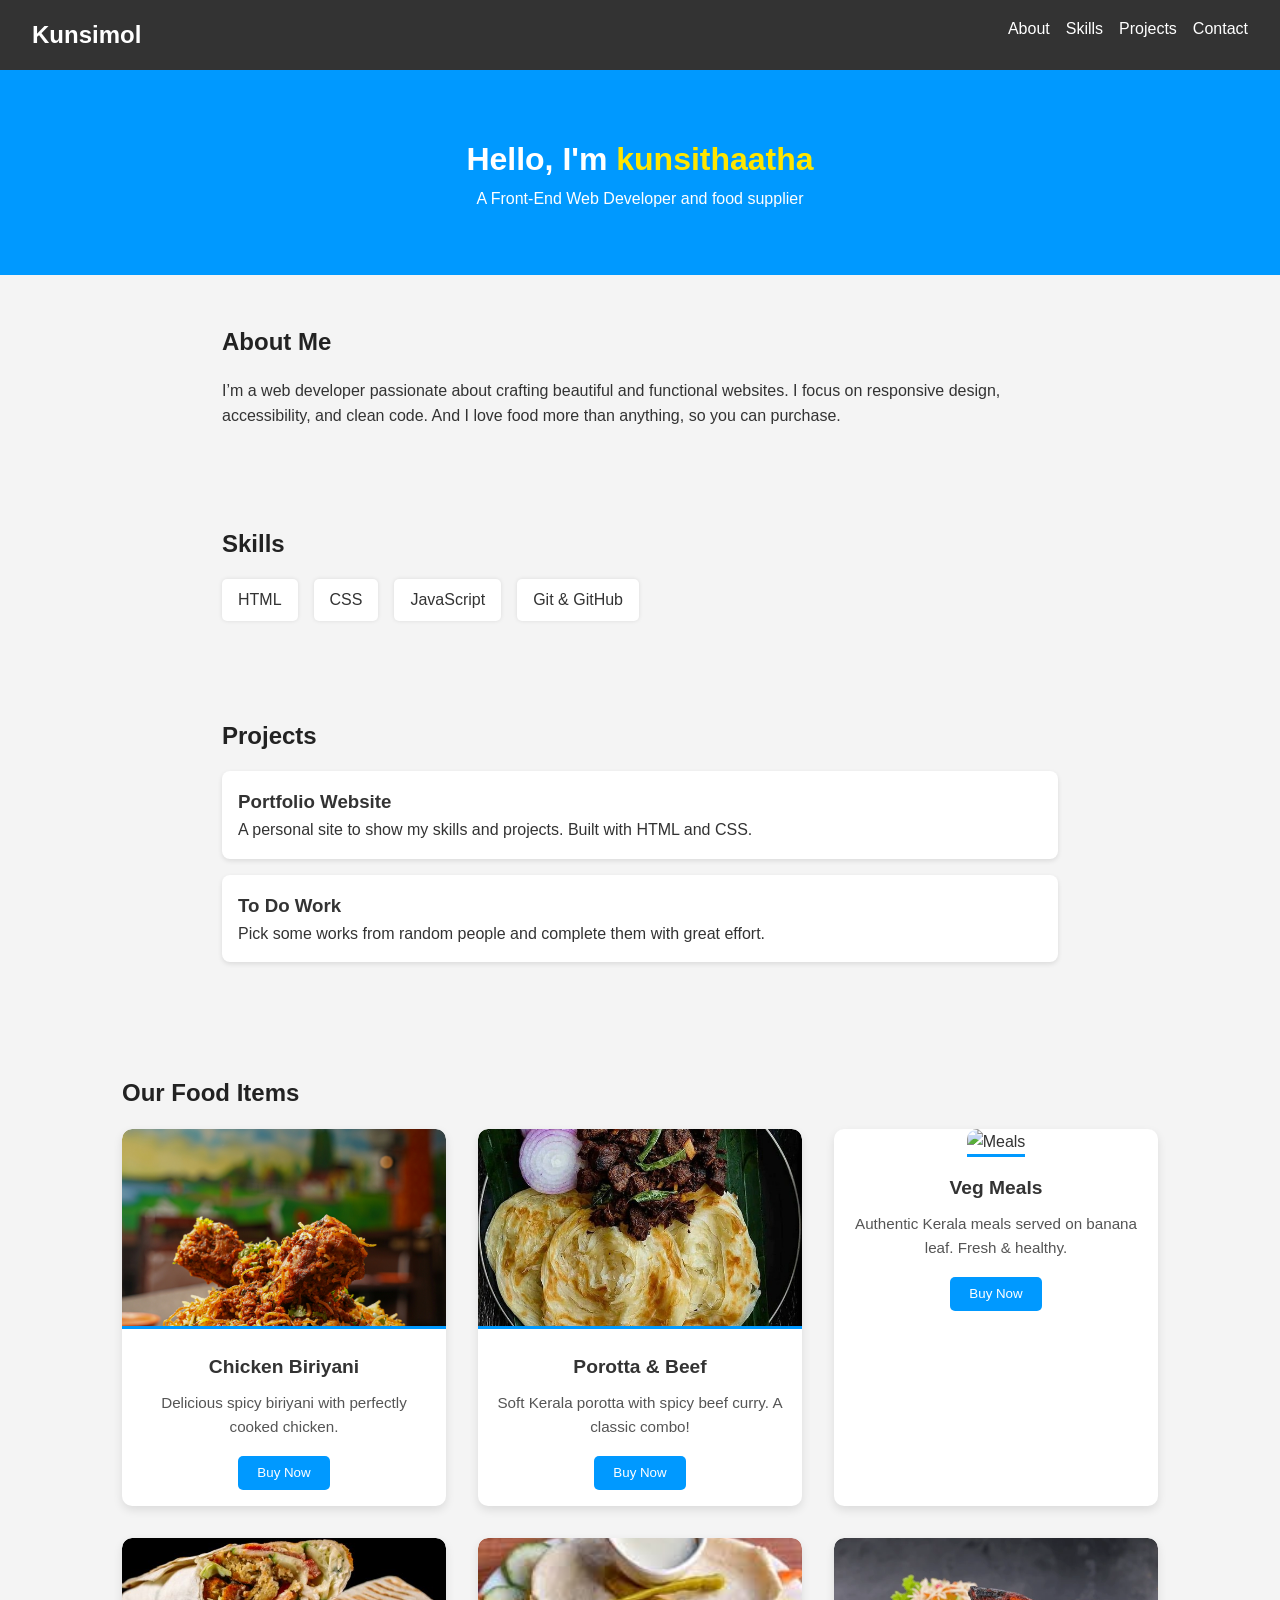
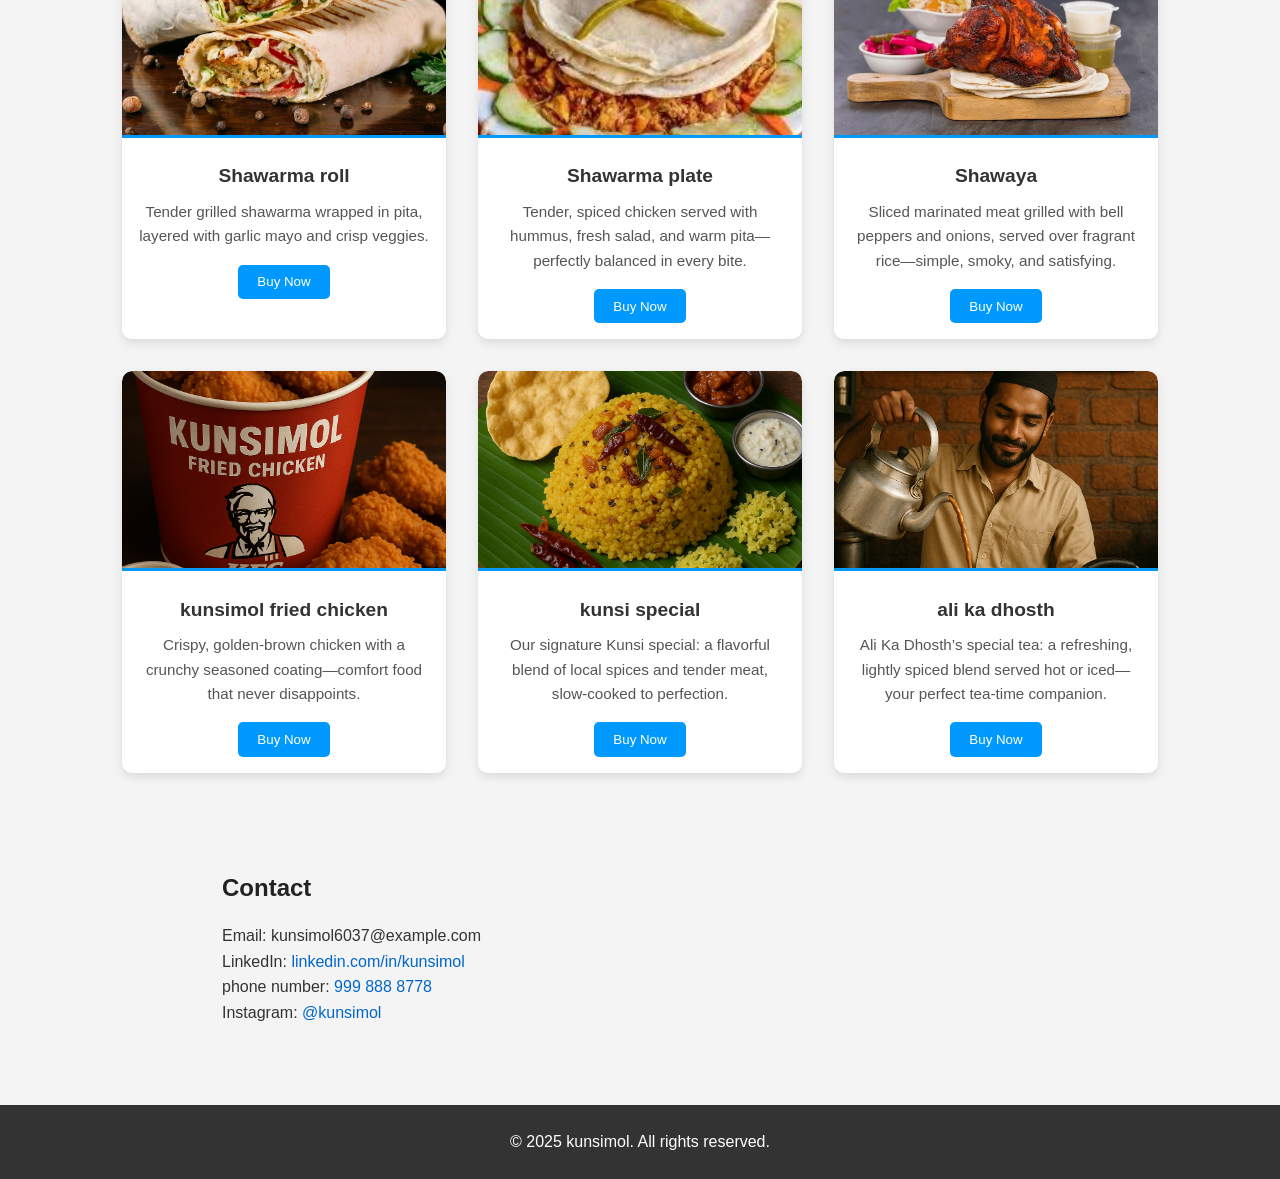
==== nana.html @ c4bda5c6 "Initial commit - foodie khana website" ====
<!DOCTYPE html>
<html lang="en">
<head>
  <meta charset="UTF-8" />
  <meta name="viewport" content="width=device-width, initial-scale=1.0"/>
  <title>My Portfolio</title>
  <link rel="stylesheet" href="nana.css" />
</head>
<body>

  <nav>
    <div class="logo">Kunsimol</div>
    <ul class="nav-links">
      <li><a href="#about">About</a></li>
      <li><a href="#skills">Skills</a></li>
      <li><a href="#projects">Projects</a></li>
      <li><a href="#contact">Contact</a></li>
    </ul>
  </nav>

  <header class="hero">
    <h1>Hello, I'm <span>kunsithaatha</span></h1>
    <p>A Front-End Web Developer and food supplier</p>
  </header>

  <section id="about">
    <h2>About Me</h2>
    <p>
      I’m a web developer passionate about crafting beautiful and functional websites.
      I focus on responsive design, accessibility, and clean code. And I love food more than anything, so you can purchase.
    </p>
  </section>

  <section id="skills">
    <h2>Skills</h2>
    <ul class="skills-list">
      <li>HTML</li>
      <li>CSS</li>
      <li>JavaScript</li>
      <li>Git & GitHub</li>
    </ul>
  </section>

  <section id="projects">
    <h2>Projects</h2>
    <div class="project-card">
      <h3>Portfolio Website</h3>
      <p>A personal site to show my skills and projects. Built with HTML and CSS.</p>
    </div>
    <div class="project-card">
      <h3>To Do Work</h3>
      <p>Pick some works from random people and complete them with great effort.</p>
    </div>
  </section>

  <!-- NEW FOOD SECTION -->
  <section id="food">
    <h2>Our Food Items</h2>
    <div class="food-grid">
      <div class="food-item">
        <img src="img/1.jpg" alt="Biriyani">
        <h3>Chicken Biriyani</h3>
        <p>Delicious spicy biriyani with perfectly cooked chicken.</p>
        <button>Buy Now</button>
      </div>
      <div class="food-item">
        <img src="img/2.jpg" alt="Porotta">
        <h3>Porotta & Beef</h3>
        <p>Soft Kerala porotta with spicy beef curry. A classic combo!</p>
        <button>Buy Now</button>
      </div>
      <div class="food-item">
        <img src="img/3.jpg" alt="Meals">
        <h3>Veg Meals</h3>
        <p>Authentic Kerala meals served on banana leaf. Fresh & healthy.</p>
        <button>Buy Now</button>
      </div>
      <div class="food-item">
        <img src="img/shawarma roll.jpg" alt="shawarma roll">
        <h3>Shawarma roll</h3>
        <p>Tender grilled shawarma wrapped in pita, layered with garlic mayo and crisp veggies.</p>
        <button>Buy Now</button>
      </div>
      <div class="food-item">
        <img src="img/shawarma plate.jpg" alt="shawarma plate">
        <h3>Shawarma plate</h3>
        <p>Tender, spiced chicken served with hummus, fresh salad, and warm pita—perfectly balanced in every bite.</p>
        <button>Buy Now</button>
      </div>
      <div class="food-item">
        <img src="img/shawai.webp" alt="shawaya">
        <h3>Shawaya</h3>
        <p>Sliced marinated meat grilled with bell peppers and onions, served over fragrant rice—simple, smoky, and satisfying.</p>
        <button>Buy Now</button>
      </div>
      <div class="food-item">
        <img src="img/kunsimol fried chicken.png" alt="kunsimol fried chicken">
        <h3>kunsimol fried chicken</h3>
        <p>Crispy, golden-brown chicken with a crunchy seasoned coating—comfort food that never disappoints.</p>
        <button>Buy Now</button>
      </div>
      <div class="food-item">
        <img src="img/kunsi special.png" alt="kunsi special">
        <h3>kunsi special</h3>
        <p>Our signature Kunsi special: a flavorful blend of local spices and tender meat, slow-cooked to perfection.</p>
        <button>Buy Now</button>
      </div>
      <div class="food-item">
        <img src="img/ali ka dhosth.png" alt="ali ka dhosth">
        <h3>ali ka dhosth</h3>
        <p>Ali Ka Dhosth’s special tea: a refreshing, lightly spiced blend served hot or iced—your perfect tea-time companion.</p>
        <button>Buy Now</button>
      </div>
    </div>
  </section>

    <section id="contact">
        <h2>Contact</h2>
       <p>Email: kunsimol6037@example.com</p>
       <p>LinkedIn: <a href="#">linkedin.com/in/kunsimol</a></p>
       <p>phone number: <a href="#"> 999 888 8778</a></p>
       <p>Instagram: <a href="https://instagram.com/kunsimol" target="_blank">@kunsimol</a></p>
    </section>


  <footer>
    <p>&copy; 2025 kunsimol. All rights reserved.</p>
  </footer>

</body>
</html>
---- nana.css ----
* {
  margin: 0;
  padding: 0;
  box-sizing: border-box;
}

body {
  font-family: 'Segoe UI', sans-serif;
  line-height: 1.6;
  color: #333;
  background: #f4f4f4;
}

nav {
  background: #333;
  color: #fff;
  display: flex;
  justify-content: space-between;
  padding: 1rem 2rem;
  position: sticky;
  top: 0;
}

nav .logo {
  font-size: 1.5rem;
  font-weight: bold;
}

nav .nav-links {
  list-style: none;
  display: flex;
  gap: 1rem;
}

nav .nav-links li a {
  color: #fff;
  text-decoration: none;
  font-weight: 500;
}

.hero {
  text-align: center;
  padding: 4rem 2rem;
  background: #0099ff;
  color: white;
}

.hero span {
  color: #ffe600;
}

section {
  padding: 3rem 2rem;
  max-width: 900px;
  margin: auto;
}

section h2 {
  margin-bottom: 1rem;
  color: #222;
}

.skills-list {
  display: flex;
  flex-wrap: wrap;
  gap: 1rem;
  list-style: none;
}

.skills-list li {
  background: #fff;
  padding: 0.5rem 1rem;
  border-radius: 5px;
  box-shadow: 0 0 4px rgba(0,0,0,0.1);
}

.project-card {
  background: white;
  padding: 1rem;
  border-radius: 8px;
  margin-bottom: 1rem;
  box-shadow: 0 2px 5px rgba(0,0,0,0.1);
}

#contact a {
  color: #0066cc;
  text-decoration: none;
  font-weight: 500;
}

#contact a:hover {
  text-decoration: underline;
  color: #004c99;
}

footer {
  text-align: center;
  padding: 1.5rem;
  background: #333;
  color: white;
  margin-top: 2rem;
}

/* 🥘 Food Section Styles */
#food {
  padding: 3rem 2rem;
  max-width: 1100px;
  margin: auto;
}

.food-grid {
  display: grid;
  grid-template-columns: repeat(auto-fit, minmax(280px, 1fr));
  gap: 2rem;
  margin-top: 1rem;
}

.food-item {
  background: #fff;
  border-radius: 10px;
  box-shadow: 0 4px 10px rgba(0,0,0,0.1);
  overflow: hidden;
  text-align: center;
  padding-bottom: 1rem;
  transition: transform 0.3s ease;
}

.food-item:hover {
  transform: translateY(-5px);
}

.food-item img {
  width: 100%;
  height: 200px;
  object-fit: cover;
  border-bottom: 3px solid #0099ff;
  border-radius: 10px 10px 0 0;
}


.food-item h3 {
  margin: 1rem 0 0.5rem;
  font-size: 1.2rem;
}

.food-item p {
  padding: 0 1rem;
  font-size: 0.95rem;
  color: #555;
}

.food-item button {
  margin-top: 1rem;
  padding: 0.6rem 1.2rem;
  background-color: #0099ff;
  color: white;
  border: none;
  border-radius: 5px;
  cursor: pointer;
  transition: background 0.3s;
}

.food-item button:hover {
  background-color: #0077cc;
}

/* 📱 Responsive */
@media (max-width: 600px) {
  .nav-links {
    flex-direction: column;
    align-items: flex-start;
  }
}
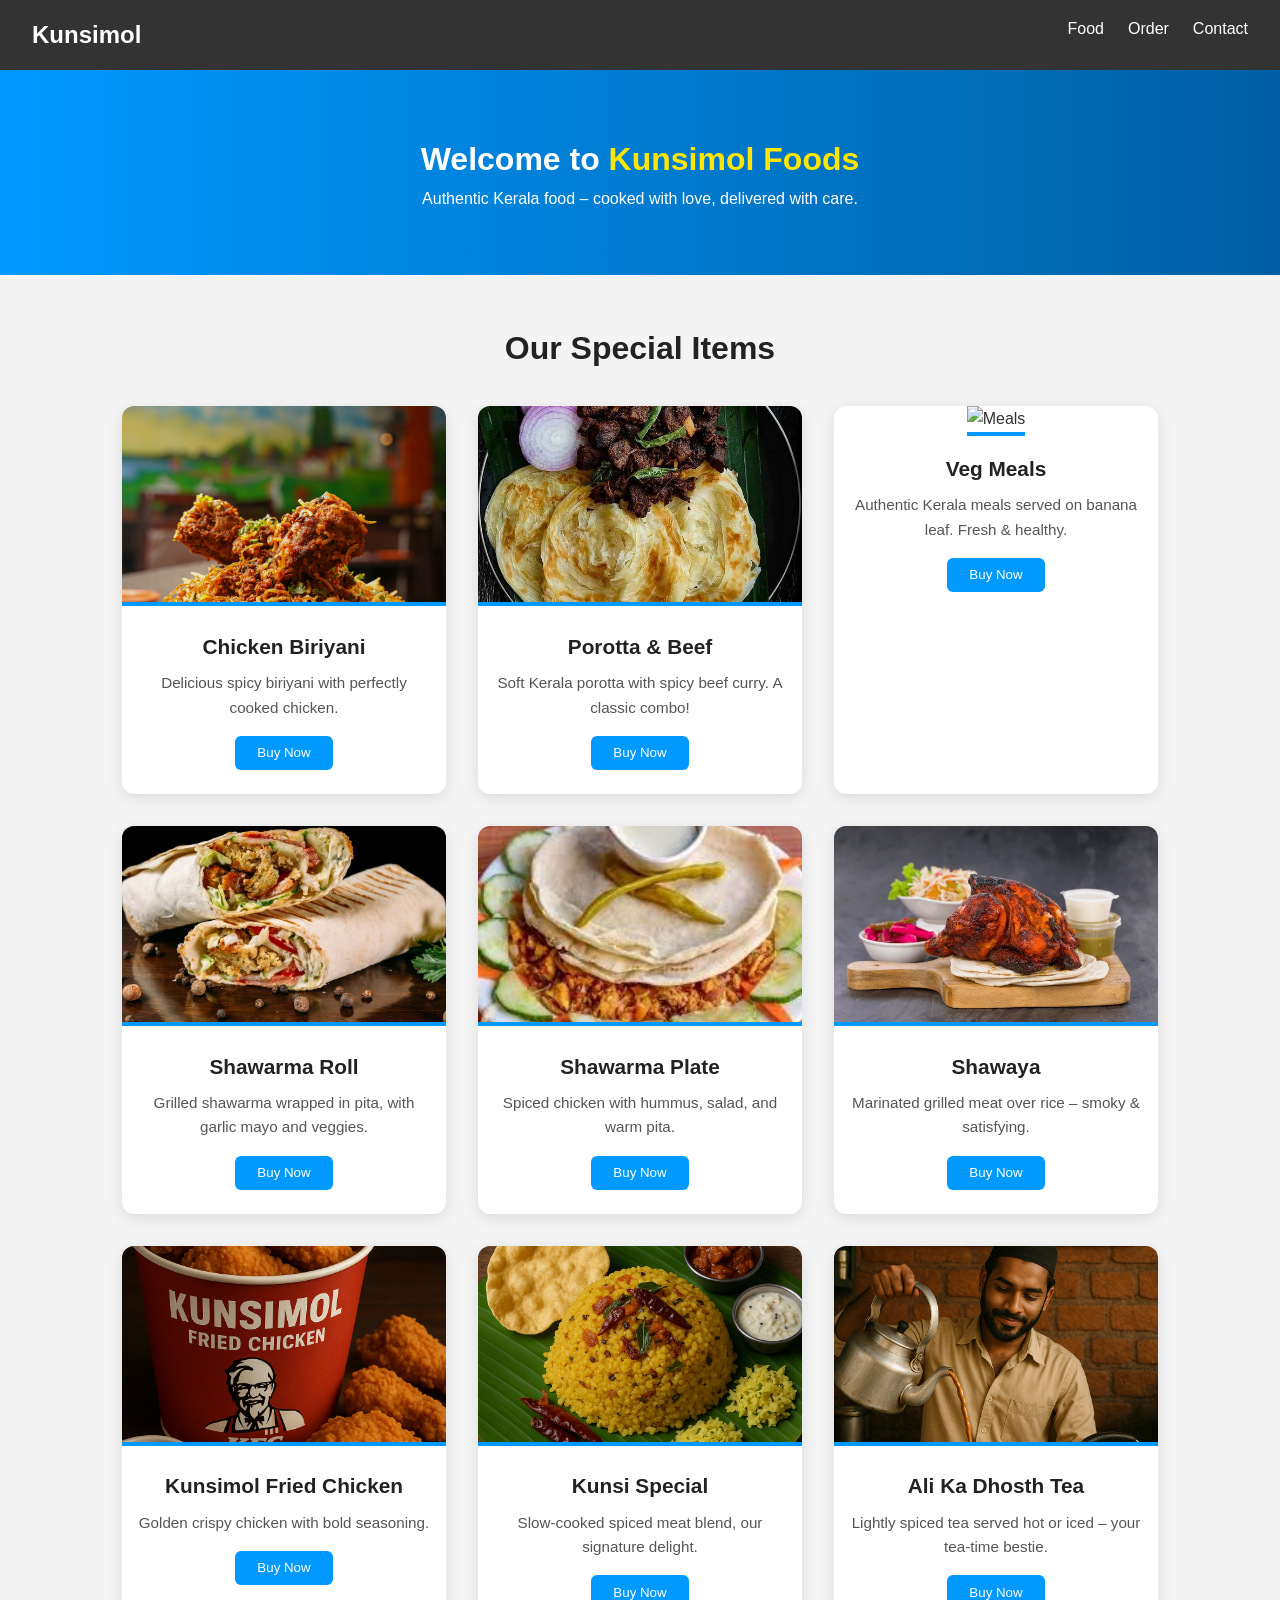
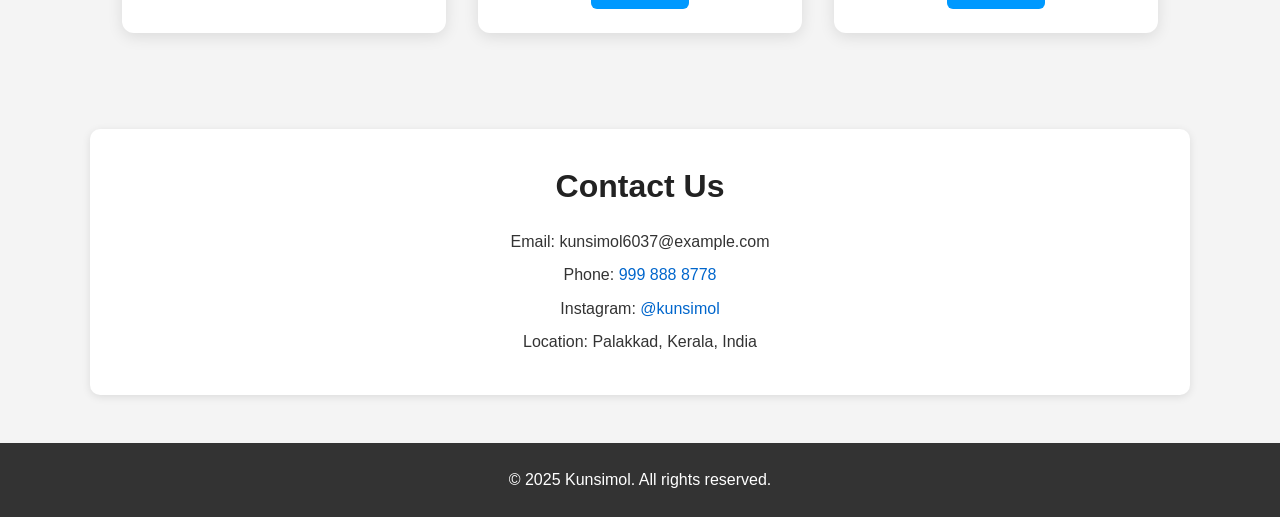
==== commit 9e41b0e6: "Replaced old project with new folder" ====
--- a/nana.html
+++ b/nana.html
@@ -3,7 +3,7 @@
 <head>
   <meta charset="UTF-8" />
   <meta name="viewport" content="width=device-width, initial-scale=1.0"/>
-  <title>My Portfolio</title>
+  <title>Kunsimol Foods</title>
   <link rel="stylesheet" href="nana.css" />
 </head>
 <body>
@@ -11,120 +11,89 @@
   <nav>
     <div class="logo">Kunsimol</div>
     <ul class="nav-links">
-      <li><a href="#about">About</a></li>
-      <li><a href="#skills">Skills</a></li>
-      <li><a href="#projects">Projects</a></li>
+      <li><a href="#food">Food</a></li>
+      <li><a href="order.html">Order</a></li>
       <li><a href="#contact">Contact</a></li>
     </ul>
   </nav>
 
   <header class="hero">
-    <h1>Hello, I'm <span>kunsithaatha</span></h1>
-    <p>A Front-End Web Developer and food supplier</p>
+    <h1>Welcome to <span>Kunsimol Foods</span></h1>
+    <p>Authentic Kerala food – cooked with love, delivered with care.</p>
   </header>
 
-  <section id="about">
-    <h2>About Me</h2>
-    <p>
-      I’m a web developer passionate about crafting beautiful and functional websites.
-      I focus on responsive design, accessibility, and clean code. And I love food more than anything, so you can purchase.
-    </p>
-  </section>
-
-  <section id="skills">
-    <h2>Skills</h2>
-    <ul class="skills-list">
-      <li>HTML</li>
-      <li>CSS</li>
-      <li>JavaScript</li>
-      <li>Git & GitHub</li>
-    </ul>
-  </section>
-
-  <section id="projects">
-    <h2>Projects</h2>
-    <div class="project-card">
-      <h3>Portfolio Website</h3>
-      <p>A personal site to show my skills and projects. Built with HTML and CSS.</p>
-    </div>
-    <div class="project-card">
-      <h3>To Do Work</h3>
-      <p>Pick some works from random people and complete them with great effort.</p>
-    </div>
-  </section>
-
-  <!-- NEW FOOD SECTION -->
+  <!-- FOOD SECTION -->
   <section id="food">
-    <h2>Our Food Items</h2>
+    <h2>Our Special Items</h2>
     <div class="food-grid">
       <div class="food-item">
         <img src="img/1.jpg" alt="Biriyani">
         <h3>Chicken Biriyani</h3>
         <p>Delicious spicy biriyani with perfectly cooked chicken.</p>
-        <button>Buy Now</button>
+        <a href="order.html"><button>Buy Now</button></a>
       </div>
       <div class="food-item">
         <img src="img/2.jpg" alt="Porotta">
         <h3>Porotta & Beef</h3>
         <p>Soft Kerala porotta with spicy beef curry. A classic combo!</p>
-        <button>Buy Now</button>
+        <a href="order.html"><button>Buy Now</button></a>
       </div>
       <div class="food-item">
         <img src="img/3.jpg" alt="Meals">
         <h3>Veg Meals</h3>
         <p>Authentic Kerala meals served on banana leaf. Fresh & healthy.</p>
-        <button>Buy Now</button>
+        <a href="order.html"><button>Buy Now</button></a>
       </div>
       <div class="food-item">
         <img src="img/shawarma roll.jpg" alt="shawarma roll">
-        <h3>Shawarma roll</h3>
-        <p>Tender grilled shawarma wrapped in pita, layered with garlic mayo and crisp veggies.</p>
-        <button>Buy Now</button>
+        <h3>Shawarma Roll</h3>
+        <p>Grilled shawarma wrapped in pita, with garlic mayo and veggies.</p>
+        <a href="order.html"><button>Buy Now</button></a>
       </div>
       <div class="food-item">
         <img src="img/shawarma plate.jpg" alt="shawarma plate">
-        <h3>Shawarma plate</h3>
-        <p>Tender, spiced chicken served with hummus, fresh salad, and warm pita—perfectly balanced in every bite.</p>
-        <button>Buy Now</button>
+        <h3>Shawarma Plate</h3>
+        <p>Spiced chicken with hummus, salad, and warm pita.</p>
+        <a href="order.html"><button>Buy Now</button></a>
       </div>
       <div class="food-item">
         <img src="img/shawai.webp" alt="shawaya">
         <h3>Shawaya</h3>
-        <p>Sliced marinated meat grilled with bell peppers and onions, served over fragrant rice—simple, smoky, and satisfying.</p>
-        <button>Buy Now</button>
+        <p>Marinated grilled meat over rice – smoky & satisfying.</p>
+        <a href="order.html"><button>Buy Now</button></a>
       </div>
       <div class="food-item">
-        <img src="img/kunsimol fried chicken.png" alt="kunsimol fried chicken">
-        <h3>kunsimol fried chicken</h3>
-        <p>Crispy, golden-brown chicken with a crunchy seasoned coating—comfort food that never disappoints.</p>
-        <button>Buy Now</button>
+        <img src="img/kunsimol fried chicken.png" alt="fried chicken">
+        <h3>Kunsimol Fried Chicken</h3>
+        <p>Golden crispy chicken with bold seasoning.</p>
+        <a href="order.html"><button>Buy Now</button></a>
       </div>
       <div class="food-item">
         <img src="img/kunsi special.png" alt="kunsi special">
-        <h3>kunsi special</h3>
-        <p>Our signature Kunsi special: a flavorful blend of local spices and tender meat, slow-cooked to perfection.</p>
-        <button>Buy Now</button>
+        <h3>Kunsi Special</h3>
+        <p>Slow-cooked spiced meat blend, our signature delight.</p>
+        <a href="order.html"><button>Buy Now</button></a>
       </div>
       <div class="food-item">
         <img src="img/ali ka dhosth.png" alt="ali ka dhosth">
-        <h3>ali ka dhosth</h3>
-        <p>Ali Ka Dhosth’s special tea: a refreshing, lightly spiced blend served hot or iced—your perfect tea-time companion.</p>
-        <button>Buy Now</button>
+        <h3>Ali Ka Dhosth Tea</h3>
+        <p>Lightly spiced tea served hot or iced – your tea-time bestie.</p>
+        <a href="order.html"><button>Buy Now</button></a>
       </div>
     </div>
   </section>
 
-    <section id="contact">
-        <h2>Contact</h2>
-       <p>Email: kunsimol6037@example.com</p>
-       <p>LinkedIn: <a href="#">linkedin.com/in/kunsimol</a></p>
-       <p>phone number: <a href="#"> 999 888 8778</a></p>
-       <p>Instagram: <a href="https://instagram.com/kunsimol" target="_blank">@kunsimol</a></p>
-    </section>
-
+  <!-- CONTACT SECTION -->
+  <section id="contact">
+    <h2>Contact Us</h2>
+    <p>Email: kunsimol6037@example.com</p>
+    <p>Phone: <a href="#">999 888 8778</a></p>
+    <p>Instagram: <a href="https://instagram.com/kunsimol" target="_blank">@kunsimol</a></p>
+    <p>Location: Palakkad, Kerala, India</p>
+  </section>
 
   <footer>
-    <p>&copy; 2025 kunsimol. All rights reserved.</p>
+    <p>&copy; 2025 Kunsimol. All rights reserved.</p>
   </footer>
 
 </body>
--- a/nana.css
+++ b/nana.css
@@ -1,3 +1,4 @@
+/* Base Reset */
 * {
   margin: 0;
   padding: 0;
@@ -7,140 +8,104 @@
 body {
   font-family: 'Segoe UI', sans-serif;
   line-height: 1.6;
+  background: #f4f4f4;
   color: #333;
-  background: #f4f4f4;
 }
 
+/* Navigation */
 nav {
   background: #333;
-  color: #fff;
+  color: white;
   display: flex;
   justify-content: space-between;
   padding: 1rem 2rem;
   position: sticky;
   top: 0;
+  z-index: 100;
 }
 
-nav .logo {
+.logo {
   font-size: 1.5rem;
   font-weight: bold;
 }
 
-nav .nav-links {
+.nav-links {
   list-style: none;
   display: flex;
-  gap: 1rem;
+  gap: 1.5rem;
 }
 
-nav .nav-links li a {
-  color: #fff;
+.nav-links li a {
+  color: white;
   text-decoration: none;
   font-weight: 500;
 }
 
+.nav-links li a:hover {
+  text-decoration: underline;
+  color: #ffd700;
+}
+
+/* Hero Section */
 .hero {
+  background: linear-gradient(to right, #0099ff, #005fa3);
+  color: white;
   text-align: center;
   padding: 4rem 2rem;
-  background: #0099ff;
-  color: white;
 }
 
 .hero span {
   color: #ffe600;
+  font-weight: bold;
 }
 
+/* Sections */
 section {
   padding: 3rem 2rem;
-  max-width: 900px;
+  max-width: 1100px;
   margin: auto;
 }
 
 section h2 {
   margin-bottom: 1rem;
+  font-size: 2rem;
   color: #222;
+  text-align: center;
 }
 
-.skills-list {
-  display: flex;
-  flex-wrap: wrap;
-  gap: 1rem;
-  list-style: none;
-}
-
-.skills-list li {
-  background: #fff;
-  padding: 0.5rem 1rem;
-  border-radius: 5px;
-  box-shadow: 0 0 4px rgba(0,0,0,0.1);
-}
-
-.project-card {
-  background: white;
-  padding: 1rem;
-  border-radius: 8px;
-  margin-bottom: 1rem;
-  box-shadow: 0 2px 5px rgba(0,0,0,0.1);
-}
-
-#contact a {
-  color: #0066cc;
-  text-decoration: none;
-  font-weight: 500;
-}
-
-#contact a:hover {
-  text-decoration: underline;
-  color: #004c99;
-}
-
-footer {
-  text-align: center;
-  padding: 1.5rem;
-  background: #333;
-  color: white;
-  margin-top: 2rem;
-}
-
-/* 🥘 Food Section Styles */
-#food {
-  padding: 3rem 2rem;
-  max-width: 1100px;
-  margin: auto;
-}
-
+/* Food Grid */
 .food-grid {
   display: grid;
   grid-template-columns: repeat(auto-fit, minmax(280px, 1fr));
   gap: 2rem;
-  margin-top: 1rem;
+  margin-top: 2rem;
 }
 
 .food-item {
-  background: #fff;
-  border-radius: 10px;
-  box-shadow: 0 4px 10px rgba(0,0,0,0.1);
+  background: white;
+  border-radius: 12px;
+  box-shadow: 0 4px 15px rgba(0, 0, 0, 0.1);
   overflow: hidden;
   text-align: center;
-  padding-bottom: 1rem;
   transition: transform 0.3s ease;
+  padding-bottom: 1.5rem;
 }
 
 .food-item:hover {
-  transform: translateY(-5px);
+  transform: translateY(-8px);
 }
 
 .food-item img {
   width: 100%;
   height: 200px;
   object-fit: cover;
-  border-bottom: 3px solid #0099ff;
-  border-radius: 10px 10px 0 0;
+  border-bottom: 4px solid #0099ff;
 }
-
 
 .food-item h3 {
   margin: 1rem 0 0.5rem;
-  font-size: 1.2rem;
+  font-size: 1.3rem;
+  color: #222;
 }
 
 .food-item p {
@@ -151,23 +116,70 @@
 
 .food-item button {
   margin-top: 1rem;
-  padding: 0.6rem 1.2rem;
+  padding: 0.6rem 1.4rem;
   background-color: #0099ff;
   color: white;
   border: none;
-  border-radius: 5px;
+  border-radius: 6px;
   cursor: pointer;
   transition: background 0.3s;
 }
 
 .food-item button:hover {
-  background-color: #0077cc;
+  background-color: #006fd1;
 }
 
-/* 📱 Responsive */
+/* Contact Section */
+#contact {
+  background: #fff;
+  border-radius: 10px;
+  box-shadow: 0 2px 8px rgba(0,0,0,0.1);
+  padding: 2rem;
+  margin-top: 3rem;
+}
+
+#contact p, #contact a {
+  text-align: center;
+  margin: 0.5rem 0;
+  font-size: 1rem;
+  color: #333;
+}
+
+#contact a {
+  color: #0066cc;
+  text-decoration: none;
+}
+
+#contact a:hover {
+  color: #004c99;
+  text-decoration: underline;
+}
+
+/* Footer */
+footer {
+  text-align: center;
+  padding: 1.5rem;
+  background: #333;
+  color: white;
+  margin-top: 3rem;
+}
+
+/* Responsive */
 @media (max-width: 600px) {
   .nav-links {
     flex-direction: column;
     align-items: flex-start;
   }
+
+  .food-item img {
+    height: 180px;
+  }
+
+  .hero h1 {
+    font-size: 1.8rem;
+  }
+
+  .hero p {
+    font-size: 1rem;
+  }
 }
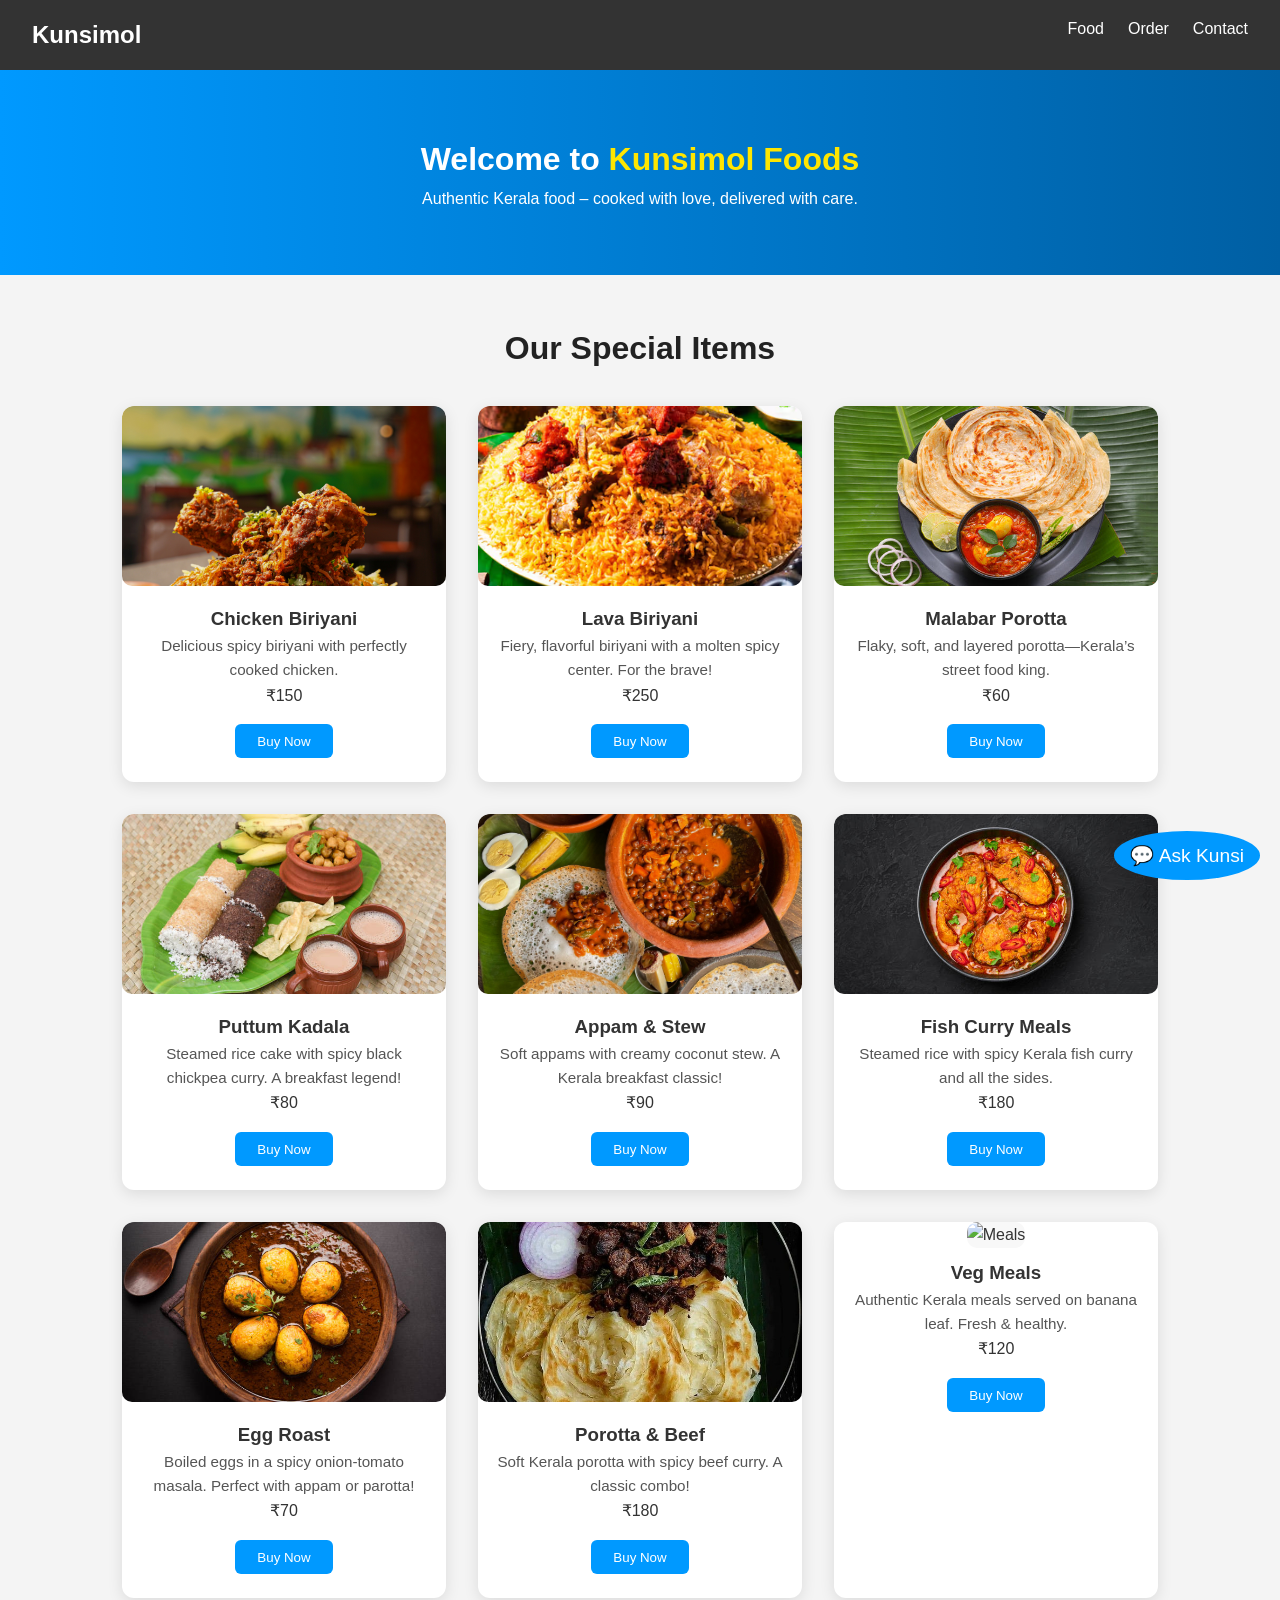
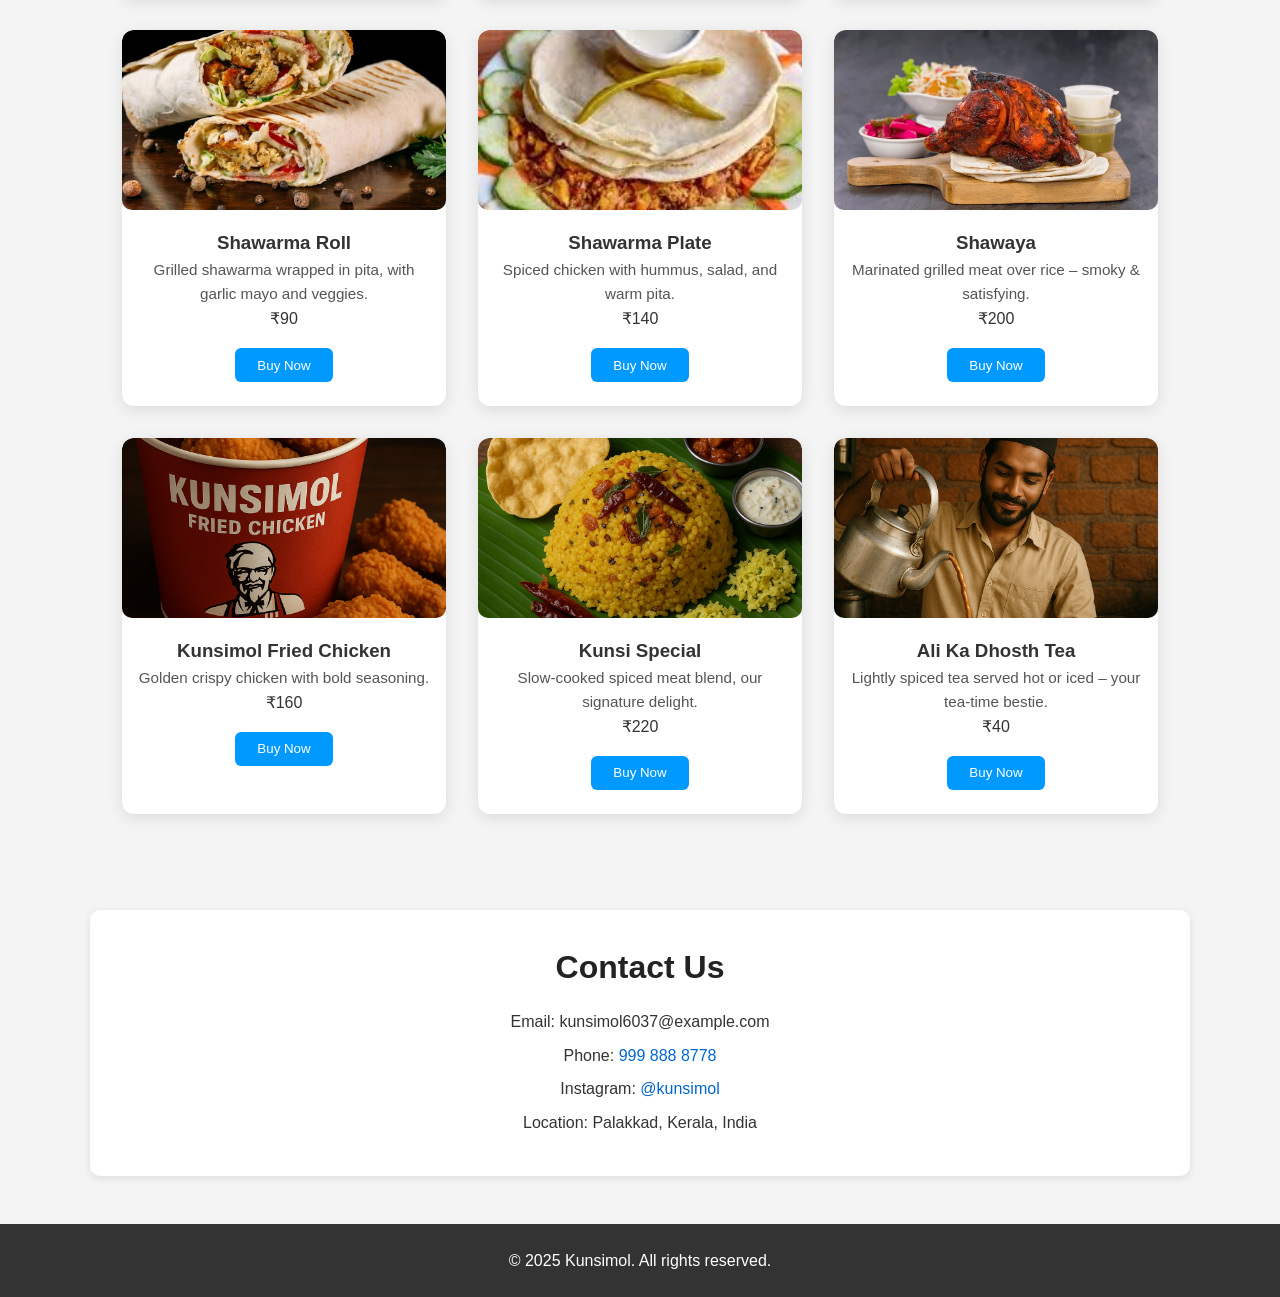
==== commit e4d5b839: "Refactor code structure for improved readability and maintainability Adds AI chatbot, price logic, a" ====
--- a/nana.html
+++ b/nana.html
@@ -6,6 +6,21 @@
   <title>Kunsimol Foods</title>
   <link rel="stylesheet" href="nana.css" />
 </head>
+<!-- Kunsi AI Assistant -->
+<div id="kunsiChat" class="kunsi-chat">
+  <div class="chat-header">
+    <span>Kunsi 🤖</span>
+    <button id="closeKunsi">×</button>
+  </div>
+  <div class="chat-body" id="chatBody"></div>
+  <div class="chat-footer">
+    <input type="text" id="kunsiInput" placeholder="Ask Kunsi about our food or restaurant...">
+    <button id="sendKunsi">Send</button>
+  </div>
+</div>
+
+<button id="openKunsi" class="kunsi-btn">💬 Ask Kunsi</button>
+
 <body>
 
   <nav>
@@ -27,58 +42,109 @@
     <h2>Our Special Items</h2>
     <div class="food-grid">
       <div class="food-item">
-        <img src="img/1.jpg" alt="Biriyani">
-        <h3>Chicken Biriyani</h3>
-        <p>Delicious spicy biriyani with perfectly cooked chicken.</p>
-        <a href="order.html"><button>Buy Now</button></a>
-      </div>
-      <div class="food-item">
-        <img src="img/2.jpg" alt="Porotta">
-        <h3>Porotta & Beef</h3>
-        <p>Soft Kerala porotta with spicy beef curry. A classic combo!</p>
-        <a href="order.html"><button>Buy Now</button></a>
-      </div>
-      <div class="food-item">
-        <img src="img/3.jpg" alt="Meals">
-        <h3>Veg Meals</h3>
-        <p>Authentic Kerala meals served on banana leaf. Fresh & healthy.</p>
-        <a href="order.html"><button>Buy Now</button></a>
-      </div>
-      <div class="food-item">
-        <img src="img/shawarma roll.jpg" alt="shawarma roll">
-        <h3>Shawarma Roll</h3>
-        <p>Grilled shawarma wrapped in pita, with garlic mayo and veggies.</p>
-        <a href="order.html"><button>Buy Now</button></a>
-      </div>
-      <div class="food-item">
-        <img src="img/shawarma plate.jpg" alt="shawarma plate">
-        <h3>Shawarma Plate</h3>
-        <p>Spiced chicken with hummus, salad, and warm pita.</p>
-        <a href="order.html"><button>Buy Now</button></a>
-      </div>
-      <div class="food-item">
-        <img src="img/shawai.webp" alt="shawaya">
-        <h3>Shawaya</h3>
-        <p>Marinated grilled meat over rice – smoky & satisfying.</p>
-        <a href="order.html"><button>Buy Now</button></a>
-      </div>
-      <div class="food-item">
-        <img src="img/kunsimol fried chicken.png" alt="fried chicken">
-        <h3>Kunsimol Fried Chicken</h3>
-        <p>Golden crispy chicken with bold seasoning.</p>
-        <a href="order.html"><button>Buy Now</button></a>
-      </div>
-      <div class="food-item">
-        <img src="img/kunsi special.png" alt="kunsi special">
-        <h3>Kunsi Special</h3>
-        <p>Slow-cooked spiced meat blend, our signature delight.</p>
-        <a href="order.html"><button>Buy Now</button></a>
-      </div>
-      <div class="food-item">
-        <img src="img/ali ka dhosth.png" alt="ali ka dhosth">
-        <h3>Ali Ka Dhosth Tea</h3>
-        <p>Lightly spiced tea served hot or iced – your tea-time bestie.</p>
-        <a href="order.html"><button>Buy Now</button></a>
+  <img src="img/1.jpg" alt="Biriyani">
+  <h3>Chicken Biriyani</h3>
+  <p>Delicious spicy biriyani with perfectly cooked chicken.</p>
+  <div class="price-box">₹150</div>
+  <button class="buy-btn" data-item="Chicken Biriyani" data-price="150">Buy Now</button>
+      </div>
+        <div class="food-item">
+          <img src="img/lavabiriyani.avif" alt="Lava Biriyani">
+          <h3>Lava Biriyani</h3>
+          <p>Fiery, flavorful biriyani with a molten spicy center. For the brave!</p>
+          <div class="price-box">₹250</div>
+          <button class="buy-btn" data-item="Lava Biriyani" data-price="250">Buy Now</button>
+        </div>
+        <div class="food-item">
+          <img src="img/malabarporotta.jpg" alt="Malabar Porotta">
+          <h3>Malabar Porotta</h3>
+          <p>Flaky, soft, and layered porotta—Kerala’s street food king.</p>
+          <div class="price-box">₹60</div>
+          <button class="buy-btn" data-item="Malabar Porotta" data-price="60">Buy Now</button>
+        </div>
+        <div class="food-item">
+          <img src="img/puttumkadal.jpg" alt="Puttum Kadala">
+          <h3>Puttum Kadala</h3>
+          <p>Steamed rice cake with spicy black chickpea curry. A breakfast legend!</p>
+          <div class="price-box">₹80</div>
+          <button class="buy-btn" data-item="Puttum Kadala" data-price="80">Buy Now</button>
+        </div>
+        <div class="food-item">
+          <img src="img/appamandstew.jpg" alt="Appam & Stew">
+          <h3>Appam & Stew</h3>
+          <p>Soft appams with creamy coconut stew. A Kerala breakfast classic!</p>
+          <div class="price-box">₹90</div>
+          <button class="buy-btn" data-item="Appam & Stew" data-price="90">Buy Now</button>
+        </div>
+        <div class="food-item">
+          <img src="img/fishcurrymeals.jpg" alt="Fish Curry Meals">
+          <h3>Fish Curry Meals</h3>
+          <p>Steamed rice with spicy Kerala fish curry and all the sides.</p>
+          <div class="price-box">₹180</div>
+          <button class="buy-btn" data-item="Fish Curry Meals" data-price="180">Buy Now</button>
+        </div>
+        <div class="food-item">
+          <img src="img/eggroast.jpg" alt="Egg Roast">
+          <h3>Egg Roast</h3>
+          <p>Boiled eggs in a spicy onion-tomato masala. Perfect with appam or parotta!</p>
+          <div class="price-box">₹70</div>
+          <button class="buy-btn" data-item="Egg Roast" data-price="70">Buy Now</button>
+        </div>
+      <div class="food-item">
+  <img src="img/2.jpg" alt="Porotta">
+  <h3>Porotta & Beef</h3>
+  <p>Soft Kerala porotta with spicy beef curry. A classic combo!</p>
+  <div class="price-box">₹180</div>
+  <button class="buy-btn" data-item="Porotta & Beef" data-price="180">Buy Now</button>
+      </div>
+      <div class="food-item">
+  <img src="img/3.jpg" alt="Meals">
+  <h3>Veg Meals</h3>
+  <p>Authentic Kerala meals served on banana leaf. Fresh & healthy.</p>
+  <div class="price-box">₹120</div>
+  <button class="buy-btn" data-item="Veg Meals" data-price="120">Buy Now</button>
+      </div>
+      <div class="food-item">
+  <img src="img/shawarma roll.jpg" alt="shawarma roll">
+  <h3>Shawarma Roll</h3>
+  <p>Grilled shawarma wrapped in pita, with garlic mayo and veggies.</p>
+  <div class="price-box">₹90</div>
+  <button class="buy-btn" data-item="Shawarma Roll" data-price="90">Buy Now</button>
+      </div>
+      <div class="food-item">
+  <img src="img/shawarma plate.jpg" alt="shawarma plate">
+  <h3>Shawarma Plate</h3>
+  <p>Spiced chicken with hummus, salad, and warm pita.</p>
+  <div class="price-box">₹140</div>
+  <button class="buy-btn" data-item="Shawarma Plate" data-price="140">Buy Now</button>
+      </div>
+      <div class="food-item">
+  <img src="img/shawai.webp" alt="shawaya">
+  <h3>Shawaya</h3>
+  <p>Marinated grilled meat over rice – smoky & satisfying.</p>
+  <div class="price-box">₹200</div>
+  <button class="buy-btn" data-item="Shawaya" data-price="200">Buy Now</button>
+      </div>
+      <div class="food-item">
+  <img src="img/kunsimol fried chicken.png" alt="fried chicken">
+  <h3>Kunsimol Fried Chicken</h3>
+  <p>Golden crispy chicken with bold seasoning.</p>
+  <div class="price-box">₹160</div>
+  <button class="buy-btn" data-item="Kunsimol Fried Chicken" data-price="160">Buy Now</button>
+      </div>
+      <div class="food-item">
+  <img src="img/kunsi special.png" alt="kunsi special">
+  <h3>Kunsi Special</h3>
+  <p>Slow-cooked spiced meat blend, our signature delight.</p>
+  <div class="price-box">₹220</div>
+  <button class="buy-btn" data-item="Kunsi Special" data-price="220">Buy Now</button>
+      </div>
+      <div class="food-item">
+  <img src="img/ali ka dhosth.png" alt="ali ka dhosth">
+  <h3>Ali Ka Dhosth Tea</h3>
+  <p>Lightly spiced tea served hot or iced – your tea-time bestie.</p>
+  <div class="price-box">₹40</div>
+  <button class="buy-btn" data-item="Ali Ka Dhosth Tea" data-price="40">Buy Now</button>
       </div>
     </div>
   </section>
@@ -96,5 +162,169 @@
     <p>&copy; 2025 Kunsimol. All rights reserved.</p>
   </footer>
 
+  <!-- Script for Buy Now buttons -->
+  <script>
+    document.querySelectorAll('.buy-btn').forEach(btn => {
+      btn.addEventListener('click', () => {
+        const item = btn.dataset.item;
+        const price = btn.dataset.price;
+        window.location.href = `order.html?item=${encodeURIComponent(item)}&price=${encodeURIComponent(price)}`;
+      });
+    });
+    // Kunsi Chatbot Logic
+const openBtn = document.getElementById('openKunsi');
+const closeBtn = document.getElementById('closeKunsi');
+const chatBox = document.getElementById('kunsiChat');
+const chatBody = document.getElementById('chatBody');
+const sendBtn = document.getElementById('sendKunsi');
+const input = document.getElementById('kunsiInput');
+
+openBtn.onclick = () => { chatBox.style.display = 'flex'; };
+closeBtn.onclick = () => { chatBox.style.display = 'none'; };
+
+function appendMessage(msg, sender) {
+  const div = document.createElement('div');
+  div.textContent = msg;
+  div.className = sender === 'user' ? 'user-msg' : 'kunsi-msg';
+  chatBody.appendChild(div);
+  chatBody.scrollTop = chatBody.scrollHeight;
+}
+
+// Simple AI response logic
+function getKunsiResponse(message) {
+  // Fuzzy match helper for typos
+  function fuzzyIncludes(str, arr) {
+    str = str.toLowerCase();
+    return arr.some(word => {
+      if (str.includes(word)) return true;
+      // Allow 1 character off (Levenshtein distance 1)
+      if (Math.abs(str.length - word.length) <= 1) {
+        let mismatches = 0;
+        for (let i = 0; i < Math.min(str.length, word.length); i++) {
+          if (str[i] !== word[i]) mismatches++;
+        }
+        mismatches += Math.abs(str.length - word.length);
+        if (mismatches <= 1) return true;
+      }
+      return false;
+    });
+  }
+  const msg = message.toLowerCase();
+  // Store last answer for repeat feature
+  if (!window.kunsiLastAnswer) window.kunsiLastAnswer = '';
+  // (Moved greeting check below food logic)
+  // Goodbye
+  if (fuzzyIncludes(msg, ['bye','goodbye','see you','cya'])) return window.kunsiLastAnswer = "Goodbye! Hope to see you soon at Kunsimol. Stay hungry, stay happy! 😊";
+  // Emotional responses
+  if (fuzzyIncludes(msg, ['sad','unhappy','depressed','upset'])) return window.kunsiLastAnswer = "Oh no! Sending you a virtual hug 🤗 and a plate of your favorite food. Remember, good food makes everything better!";
+  if (fuzzyIncludes(msg, ['hungry','starving','craving'])) return window.kunsiLastAnswer = "Hungry? You’ve come to the right place! Our Chicken Biriyani or Kunsimol Fried Chicken will fix that in no time!";
+  // Repeat last answer
+  if (fuzzyIncludes(msg, ['repeat','say again','once more'])) return window.kunsiLastAnswer || "I'm ready to help! Ask me anything about our food or restaurant.";
+  // Menu
+    if (msg.includes('food') || msg.includes('menu')) return window.kunsiLastAnswer = "🍽️ Feast your eyes! Our menu: Chicken Biriyani (₹150) – pure bliss, Porotta & Beef (₹180) – Kerala's pride, Veg Meals (₹120) – healthy & hearty, Shawarma Roll (₹90) – a flavor bomb, Shawarma Plate (₹140) – a party on your plate, Shawaya (₹200) – smoky magic, Kunsimol Fried Chicken (₹160) – crispy dreams, Kunsi Special (₹220) – our chef's secret, Ali Ka Dhosth Tea (₹40) – your new addiction, Lava Biriyani (₹250) – fiery and bold, Malabar Porotta (₹60) – street food king, Puttum Kadala (₹80) – breakfast legend, Egg Roast (₹70) – spicy and perfect, Appam & Stew (₹90) – coconutty comfort, Fish Curry Meals (₹180) – coastal classic! Want a spicy suggestion? Just ask!";
+  // What's popular
+  if (fuzzyIncludes(msg, ['popular','trending','famous','best seller'])) return window.kunsiLastAnswer = "Our most popular dishes right now: Chicken Biriyani, Kunsimol Fried Chicken, and Lava Biriyani! Customers can’t get enough. Want to try one?";
+  // Food trivia and Kerala facts
+  if (fuzzyIncludes(msg, ['trivia','fact','did you know','kerala'])) {
+    const facts = [
+      "Did you know? Kerala is called the 'Land of Spices' and is famous for its unique blend of flavors!",
+      "Fun fact: The word 'Biriyani' comes from the Persian word 'birian', which means 'fried before cooking'.",
+      "Kerala’s banana leaf meals are not just tasty—they’re eco-friendly too!",
+      "Puttu and Kadala is a classic Kerala breakfast, loved for generations.",
+      "Shawarma is actually a Middle Eastern dish, but Kerala has made it its own with unique spices!",
+      "Appam is made with fermented rice batter and coconut milk, giving it a soft, spongy texture.",
+      "Porotta is famous for its flaky layers—created by repeatedly folding and rolling the dough!",
+      "Fish curry in Kerala uses tamarind and coconut for a tangy, creamy flavor.",
+      "Tea (chai) is a big part of Kerala’s culture—try our Ali Ka Dhosth Tea for the real experience!"
+    ];
+    return window.kunsiLastAnswer = facts[Math.floor(Math.random() * facts.length)];
+  }
+  // New food item direct responses
+  if (fuzzyIncludes(msg, ['lava biriyani'])) return "Lava Biriyani is ₹250. Fiery, flavorful biriyani with a molten spicy center. Only for the brave!";
+  if (fuzzyIncludes(msg, ['malabar porotta'])) return "Malabar Porotta is ₹60. Flaky, soft, and Kerala’s street food king!";
+  if (fuzzyIncludes(msg, ['puttum kadala'])) return "Puttum Kadala is ₹80. Steamed rice cake with spicy black chickpea curry—a breakfast legend!";
+  if (fuzzyIncludes(msg, ['egg roast'])) return "Egg Roast is ₹70. Boiled eggs in spicy onion-tomato masala. Perfect with appam or porotta!";
+  if (fuzzyIncludes(msg, ['appam & stew','appam and stew'])) return "Appam & Stew is ₹90. Soft appams with creamy coconut stew—a Kerala breakfast classic!";
+  if (fuzzyIncludes(msg, ['fish curry meals'])) return "Fish Curry Meals is ₹180. Steamed rice with spicy Kerala fish curry and all the sides. Coastal comfort!";
+  // Food recommendation
+  if (msg.includes('recommend') || msg.includes('suggest')) return "If you love spicy, try our Chicken Biriyani or Kunsi Special! For something light, Veg Meals or Ali Ka Dhosth Tea is perfect. Want something crispy? Go for Kunsimol Fried Chicken!";
+  // Order status (simulated)
+  if (msg.includes('order status') || msg.includes('where is my order') || msg.includes('track')) return "To check your order status, please call us at +91 999 888 8778 or mention your order details here. We'll help you right away!";
+  // Jokes
+    if (msg.includes('joke')) {
+      const jokes = [
+        "Why did the chicken cross the road? To get to Kunsimol Foods, of course! 🍗😂",
+        "What do you call a fake noodle? An Impasta! 😆",
+        "Why don’t eggs tell jokes? They’d crack each other up! 🥚🤣",
+        "What did the hungry customer say at Kunsimol? 'I’m on a roll... a Shawarma Roll!' 😋",
+        "Why did the biriyani go to therapy? It had too many layers! 🍚🧠",
+        "Why did the porotta blush? Because it saw the curry! 😳🥘",
+        "What’s a chicken’s favorite movie? The Biriyani King! 👑🍗",
+        "Why did the tea go to school? To become a little 'chai-ld' prodigy! ☕🎓",
+        "Why did the fish curry get promoted? Because it was outstanding in its field! 🐟🌾",
+        "Why did the appam break up with the stew? It needed more space! 🥥💔"
+      ];
+      return window.kunsiLastAnswer = jokes[Math.floor(Math.random() * jokes.length)];
+    }
+  // Location
+  if (msg.includes('location') || msg.includes('where')) return "We are located in Palakkad, Kerala, India. 📍 Open 10AM–10PM every day!";
+  // Contact
+  if (msg.includes('contact') || msg.includes('phone') || msg.includes('email')) return "You can email us at kunsimol6037@example.com or call +91 999 888 8778. We're also on Instagram @kunsimol!";
+  // About
+  if (msg.includes('about')) return "Kunsimol Foods serves authentic Kerala cuisine made with love, fresh ingredients, and a touch of tradition. We deliver happiness!";
+  // Price lookup and food name triggers (typo-tolerant, multi-food)
+  const foodInfos = [
+    { names: ['chicken biriyani'], answer: "🤩 Chicken Biriyani is just ₹150! Spicy, aromatic, and a legend on your plate. One bite and you’ll be hooked!" },
+    { names: ['porotta & beef','porotta','beef'], answer: "Porotta & Beef is ₹180. Kerala’s classic combo – soft, flaky, and oh-so-satisfying!" },
+    { names: ['veg meals','vegetarian meals'], answer: "Veg Meals is ₹120. A banana leaf feast that’ll make your heart (and tummy) happy!" },
+    { names: ['shawarma roll'], answer: "Shawarma Roll is ₹90. Juicy, grilled, and wrapped with love. Street food dreams!" },
+    { names: ['shawarma plate'], answer: "Shawarma Plate is ₹140. Chicken, hummus, salad, pita – it’s a flavor festival!" },
+    { names: ['shawaya'], answer: "Shawaya is ₹200. Smoky, marinated, and unforgettable – a true showstopper!" },
+    { names: ['kunsimol fried chicken','fried chicken'], answer: "Kunsimol Fried Chicken is ₹160. Crispy, golden, and dangerously addictive!" },
+    { names: ['kunsi special'], answer: "Kunsi Special is ₹220. Our chef’s masterpiece – slow-cooked, spiced, and unforgettable!" },
+    { names: ['ali ka dhosth tea','ali ka dhosth'], answer: "Ali Ka Dhosth Tea is ₹40. The perfect chai hug to end your meal!" }
+  ];
+  let foundFoods = [];
+  for (const food of foodInfos) {
+    if (fuzzyIncludes(msg, food.names)) foundFoods.push(food.answer);
+  }
+  if (foundFoods.length === 1) return foundFoods[0];
+  if (foundFoods.length > 1) return foundFoods.join('\n');
+  // Sensational/fun responses for food names (typo-tolerant)
+  if (fuzzyIncludes(msg, ['shawaya'])) return "🔥 Shawaya is our smoky, marinated masterpiece—₹200. One bite and you’ll be dreaming of more! Ready to taste magic?";
+  if (fuzzyIncludes(msg, ['shawarma roll'])) return "🌯 Shawarma Roll is a crowd-pleaser—₹90. Grab one and let the good times roll!";
+  if (fuzzyIncludes(msg, ['kunsi special'])) return "✨ Kunsi Special is our signature dish—₹220. A must-try for foodies and flavor hunters!";
+  if (fuzzyIncludes(msg, ['chicken biriyani'])) return "🍗 Chicken Biriyani is legendary here—₹150. Spicy, satisfying, and made with love!";
+  if (fuzzyIncludes(msg, ['veg meals'])) return "🥗 Veg Meals—₹120. Healthy, hearty, and pure Kerala goodness!";
+  if (fuzzyIncludes(msg, ['porotta & beef'])) return "🥩 Porotta & Beef—₹180. The classic Kerala combo, made to melt in your mouth!";
+  if (fuzzyIncludes(msg, ['ali ka dhosth tea','ali ka dhosth'])) return "☕ Ali Ka Dhosth Tea—₹40. The best way to end your meal, with a smile!";
+  // Greetings (moved here to avoid 'hi' in 'chicken biriyani' bug)
+  if (msg.includes('hello') || msg.includes('hi')) return window.kunsiLastAnswer = "Hello! I'm Kunsi 🤖, your smart assistant. How can I help you today? Try asking for food recommendations, order status, or a joke!";
+  // Thanks
+  if (msg.includes('thank')) return window.kunsiLastAnswer = "Aww, you’re welcome! 😊 If you want a food joke, a spicy tip, or just to talk biriyani, I’m here for you! You’re the reason I love my job!";
+  // Fallback
+  return window.kunsiLastAnswer = "I'm Kunsi 🤖! You can ask about our menu, get food recommendations, check order status, hear a joke, or even learn a fun Kerala fact. Try me!";
+}
+
+sendBtn.onclick = () => {
+  const msg = input.value.trim();
+  if (!msg) return;
+  appendMessage(msg, 'user');
+  input.value = '';
+  setTimeout(() => {
+    appendMessage(getKunsiResponse(msg), 'kunsi');
+  }, 500);
+};
+
+// Allow pressing Enter to send message
+input.addEventListener('keypress', function(e) {
+  if (e.key === 'Enter') {
+    sendBtn.click();
+    e.preventDefault();
+  }
+});
+
+  </script>
+
 </body>
 </html>
--- a/nana.css
+++ b/nana.css
@@ -95,11 +95,7 @@
   transform: translateY(-8px);
 }
 
-.food-item img {
-  width: 100%;
-  height: 200px;
-  object-fit: cover;
-  border-bottom: 4px solid #0099ff;
+  background: #f8f8f8;
 }
 
 .food-item h3 {
@@ -124,12 +120,14 @@
   cursor: pointer;
   transition: background 0.3s;
 }
-
-.food-item button:hover {
-  background-color: #006fd1;
-}
-
-/* Contact Section */
+.food-item img {
+  width: 100%;
+  height: 180px;
+  object-fit: cover;
+  border-radius: 10px;
+  margin-bottom: 10px;
+  background: #f8f8f8;
+}
 #contact {
   background: #fff;
   border-radius: 10px;
@@ -183,3 +181,93 @@
     font-size: 1rem;
   }
 }
+/* Kunsi Chatbot Styles */
+.kunsi-btn {
+  position: fixed;
+  bottom: 20px;
+  right: 20px;
+  background: #0099ff;
+  color: white;
+  border: none;
+  border-radius: 50%;
+  padding: 0.8rem 1rem;
+  cursor: pointer;
+  font-size: 1.2rem;
+  z-index: 1000;
+}
+
+.kunsi-chat {
+  display: none;
+  position: fixed;
+  bottom: 70px;
+  right: 20px;
+  width: 300px;
+  max-height: 400px;
+  background: white;
+  border-radius: 10px;
+  box-shadow: 0 4px 15px rgba(0,0,0,0.3);
+  flex-direction: column;
+  overflow: hidden;
+  z-index: 1000;
+  font-family: 'Segoe UI', sans-serif;
+}
+
+.chat-header {
+  background: #0099ff;
+  color: white;
+  padding: 0.5rem 1rem;
+  font-weight: bold;
+  display: flex;
+  justify-content: space-between;
+  align-items: center;
+}
+
+.chat-body {
+  padding: 0.5rem;
+  height: 250px;
+  overflow-y: auto;
+  background: #f4f4f4;
+  display: flex;
+  flex-direction: column;
+  gap: 0.4rem;
+}
+
+.chat-footer {
+  display: flex;
+  gap: 0.4rem;
+  padding: 0.5rem;
+}
+
+.chat-footer input {
+  flex: 1;
+  padding: 0.4rem;
+  border-radius: 6px;
+  border: 1px solid #ccc;
+}
+
+.chat-footer button {
+  background: #0099ff;
+  color: white;
+  border: none;
+  border-radius: 6px;
+  padding: 0.4rem 0.8rem;
+  cursor: pointer;
+}
+
+.user-msg {
+  align-self: flex-end;
+  background: #0099ff;
+  color: white;
+  padding: 0.4rem 0.6rem;
+  border-radius: 10px;
+  font-size: 0.9rem;
+}
+
+.kunsi-msg {
+  align-self: flex-start;
+  background: #eee;
+  color: #333;
+  padding: 0.4rem 0.6rem;
+  border-radius: 10px;
+  font-size: 0.9rem;
+}
